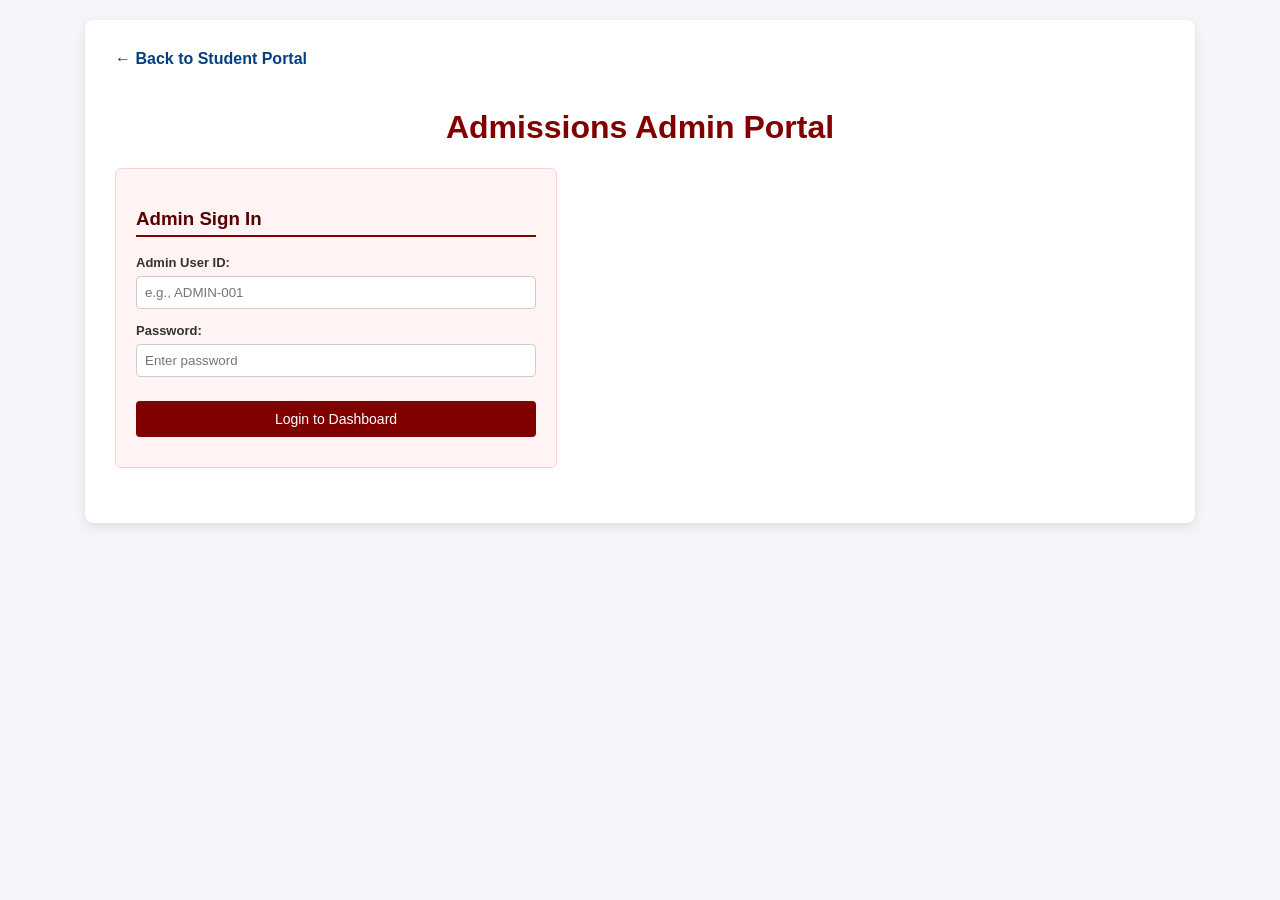
==== admin.html @ 530fd936 "Add files via upload" ====
<!DOCTYPE html>
<html lang="en">

<head>
    <meta charset="UTF-8">
    <meta name="viewport" content="width=device-width, initial-scale=1.0">
    <title>Admin Portal - Admissions Dashboard</title>
    <style>
        body {
            font-family: Arial, sans-serif;
            background-color: #f4f6f9;
            margin: 0;
            padding: 20px;
            color: #333;
        }

        .container {
            max-width: 1050px;
            margin: 0 auto;
            background: #fff;
            padding: 30px;
            border-radius: 8px;
            box-shadow: 0 4px 12px rgba(0, 0, 0, 0.1);
        }

        h1 {
            color: #800000;
            text-align: center;
        }

        h3 {
            color: #5a0000;
            border-bottom: 2px solid #800000;
            padding-bottom: 5px;
        }

        .nav-link {
            margin-bottom: 20px;
            display: inline-block;
            text-decoration: none;
            color: #004080;
            font-weight: bold;
        }

        .nav-link:hover {
            text-decoration: underline;
        }

        .auth-box {
            background: #fff3f3;
            border: 1px solid #ffcdd2;
            padding: 20px;
            border-radius: 6px;
            margin-bottom: 25px;
            max-width: 400px;
        }

        button {
            background-color: #800000;
            color: white;
            border: none;
            padding: 10px 18px;
            border-radius: 4px;
            cursor: pointer;
            font-size: 14px;
            width: 100%;
            margin-top: 10px;
        }

        button:hover {
            background-color: #600000;
        }

        button:disabled {
            background-color: #ccc !important;
            cursor: not-allowed;
        }

        .btn-approve {
            background-color: #28a745;
            width: auto;
            padding: 5px 10px;
            font-size: 12px;
            margin-top: 0;
            margin-right: 4px;
        }

        .btn-approve:hover {
            background-color: #218838;
        }

        .btn-reject {
            background-color: #dc3545;
            width: auto;
            padding: 5px 10px;
            font-size: 12px;
            margin-top: 0;
        }

        .btn-reject:hover {
            background-color: #c82333;
        }

        input,
        select {
            padding: 8px;
            width: 100%;
            margin: 6px 0 14px 0;
            border: 1px solid #ccc;
            border-radius: 4px;
            box-sizing: border-box;
        }

        label {
            font-weight: bold;
            display: block;
            font-size: 13px;
        }

        table {
            width: 100%;
            border-collapse: collapse;
            margin-top: 15px;
        }

        table,
        th,
        td {
            border: 1px solid #ddd;
        }

        th,
        td {
            padding: 10px;
            text-align: left;
            font-size: 13px;
            vertical-align: middle;
        }

        th {
            background-color: #800000;
            color: white;
        }

        tr:nth-child(even) {
            background-color: #f9f9f9;
        }

        .status-badge {
            padding: 4px 8px;
            border-radius: 4px;
            font-size: 12px;
            font-weight: bold;
            color: white;
            display: inline-block;
        }

        .status-draft {
            background-color: #ffc107;
            color: #333;
        }

        .status-submitted {
            background-color: #007bff;
        }

        .status-under_review {
            background-color: #17a2b8;
        }

        .status-approved {
            background-color: #28a745;
        }

        .status-rejected {
            background-color: #dc3545;
        }

        #admin-dashboard {
            display: none;
        }

        .error-msg {
            color: #d9534f;
            font-weight: bold;
            margin-top: 10px;
            font-size: 13px;
        }

        .success-msg {
            color: #28a745;
            font-weight: bold;
            margin-top: 10px;
            font-size: 13px;
        }

        .admin-section {
            background: #fdfdfe;
            border: 1px solid #e1e4e8;
            padding: 20px;
            border-radius: 6px;
            margin-bottom: 30px;
        }

        .doc-link {
            display: block;
            color: #004080;
            text-decoration: none;
            font-size: 12px;
            margin-bottom: 3px;
        }

        .doc-link:hover {
            text-decoration: underline;
        }
    </style>
</head>

<body>

    <div class="container">
        <a href="index.html" class="nav-link">&larr; Back to Student Portal</a>
        <h1>Admissions Admin Portal</h1>

        <!-- AUTHENTICATION GATE -->
        <div class="auth-box" id="auth-section">
            <h3>Admin Sign In</h3>
            <label for="admin-id-input">Admin User ID:</label>
            <input type="text" id="admin-id-input" placeholder="e.g., ADMIN-001">

            <label for="admin-password-input">Password:</label>
            <input type="password" id="admin-password-input" placeholder="Enter password">

            <button onclick="verifyAdminAccess()">Login to Dashboard</button>
            <div id="auth-error" class="error-msg"></div>
        </div>

        <!-- PROTECTED ADMIN DASHBOARD -->
        <div id="admin-dashboard">

            <!-- SECTION 1: Create Academic Programs -->
            <div class="admin-section">
                <h3>Create New Academic Program</h3>
                <div style="display: flex; gap: 15px;">
                    <div style="flex: 1;">
                        <label for="prog-id">Course ID:</label>
                        <input type="text" id="prog-id" placeholder="e.g., BSCS-2026">
                    </div>
                    <div style="flex: 2;">
                        <label for="prog-name">Course Name:</label>
                        <input type="text" id="prog-name" placeholder="e.g., B.S. in Computer Science">
                    </div>
                    <div style="flex: 1;">
                        <label for="prog-year">Academic Year:</label>
                        <input type="text" id="prog-year" placeholder="e.g., 2026-2027">
                    </div>
                </div>
                <button onclick="createProgram()" style="width: auto;">Publish Program</button>
                <div id="prog-result"></div>
            </div>

            <!-- SECTION 2: Incoming Student Applications Table -->
            <div class="admin-section">
                <div style="display: flex; justify-content: space-between; align-items: center; margin-bottom: 10px;">
                    <h3 style="border: none; margin: 0; padding: 0;">Incoming Student Applications</h3>
                    <button onclick="fetchAllApplications()" style="width: auto; margin-top: 0;">Refresh Data</button>
                </div>

                <div id="admin-action-feedback"></div>
                <div id="admin-table-container">
                    <p style="color: #666;">Loading applications...</p>
                </div>
            </div>
        </div>
    </div>

    <script>
        const API_BASE = "http://127.0.0.1:8000";

        async function verifyAdminAccess() {
            const adminId = document.getElementById("admin-id-input").value.trim();
            const password = document.getElementById("admin-password-input").value;
            const errorDiv = document.getElementById("auth-error");
            errorDiv.innerText = "";

            if (!adminId || !password) {
                errorDiv.innerText = "Please enter both User ID and Password.";
                return;
            }

            try {
                const response = await fetch(`${API_BASE}/users/${adminId}/verify-admin`, {
                    method: "POST",
                    headers: { "Content-Type": "application/json" },
                    body: JSON.stringify({ user_password: password })
                });

                if (!response.ok) {
                    const errData = await response.json();
                    throw new Error(errData.detail || "Authentication failed.");
                }

                // Unlock dashboard
                document.getElementById("auth-section").style.display = "none";
                document.getElementById("admin-dashboard").style.display = "block";

                fetchAllApplications();

            } catch (error) {
                errorDiv.innerText = "Error: " + error.message;
            }
        }

        // Create New Program Function
        async function createProgram() {
            const courseId = document.getElementById("prog-id").value.trim();
            const courseName = document.getElementById("prog-name").value.trim();
            const academicYear = document.getElementById("prog-year").value.trim();
            const resultDiv = document.getElementById("prog-result");
            resultDiv.innerHTML = "";

            if (!courseId || !courseName || !academicYear) {
                resultDiv.innerHTML = "<p class='error-msg'>Please fill in all program fields.</p>";
                return;
            }

            try {
                const response = await fetch(`${API_BASE}/programs/`, {
                    method: "POST",
                    headers: { "Content-Type": "application/json" },
                    body: JSON.stringify({
                        course_id: courseId,
                        course_name: courseName,
                        academic_year: academicYear,
                        is_active: true
                    })
                });

                if (!response.ok) {
                    const err = await response.json();
                    let errorMsg = "Failed to create program.";
                    if (typeof err.detail === "string") errorMsg = err.detail;
                    else if (Array.isArray(err.detail)) errorMsg = err.detail.map(e => e.msg).join(', ');
                    throw new Error(errorMsg);
                }

                const data = await response.json();
                resultDiv.innerHTML = `<p class='success-msg'>Success! Program '${data.course_name}' (${data.course_id}) published successfully.</p>`;

                // Clear input fields
                document.getElementById("prog-id").value = "";
                document.getElementById("prog-name").value = "";
                document.getElementById("prog-year").value = "";

            } catch (error) {
                resultDiv.innerHTML = `<p class='error-msg'>Error: ${error.message}</p>`;
            }
        }

        async function updateApplicationStatus(applicationId, newStatus) {
            const feedbackDiv = document.getElementById("admin-action-feedback");
            feedbackDiv.innerHTML = "";

            try {
                const response = await fetch(`${API_BASE}/applications/${applicationId}/status`, {
                    method: "PATCH",
                    headers: { "Content-Type": "application/json" },
                    body: JSON.stringify({ status: newStatus })
                });

                if (!response.ok) {
                    const err = await response.json();
                    throw new Error(err.detail || "Failed to update application status.");
                }

                feedbackDiv.innerHTML = `<p class='success-msg'>Application <strong>${applicationId}</strong> status updated to <strong>${newStatus.toUpperCase()}</strong>.</p>`;
                fetchAllApplications();

            } catch (error) {
                feedbackDiv.innerHTML = `<p class='error-msg'>Error: ${error.message}</p>`;
            }
        }

        async function fetchAllApplications() {
            const container = document.getElementById("admin-table-container");
            container.innerHTML = "<p>Loading admissions data...</p>";

            try {
                const response = await fetch(`${API_BASE}/admin/applications`);
                if (!response.ok) {
                    throw new Error("Failed to fetch applications.");
                }
                const applications = await response.json();

                if (applications.length === 0) {
                    container.innerHTML = "<p style='color: #666;'>No applications found in the database.</p>";
                    return;
                }

                let html = `
                <table>
                    <thead>
                        <tr>
                            <th>Application ID</th>
                            <th>Student User ID</th>
                            <th>Course ID</th>
                            <th>Status</th>
                            <th>Documents</th>
                            <th>Payments</th>
                            <th>Actions</th>
                        </tr>
                    </thead>
                    <tbody>
            `;

                applications.forEach(app => {
                    let badgeClass = `status-badge status-${app.status}`;

                    let docsHtml = "0 file(s)";
                    if (app.documents && app.documents.length > 0) {
                        docsHtml = app.documents.map(doc => {
                            const normalizedPath = (doc.file_path || "").replace(/\\/g, "/");
                            const fileUrl = `${API_BASE}/${normalizedPath}`;
                            return `<a href="${fileUrl}" target="_blank" rel="noopener noreferrer" class="doc-link">&#128196; ${doc.document_type} (${doc.file_name})</a>`;
                        }).join("");
                    }

                    let paymentsHtml = "0 record(s)";
                    if (app.payments && app.payments.length > 0) {
                        paymentsHtml = app.payments.map(pay =>
                            `<div style="font-size: 12px;"><strong>${pay.reference_number}</strong><br>${pay.payment_method.toUpperCase()} - PHP ${Number(pay.amount).toFixed(2)}</div>`
                        ).join("");
                    }

                    const isApproved = app.status === "approved";
                    const isRejected = app.status === "rejected";

                    html += `
                    <tr>
                        <td><strong>${app.application_id}</strong></td>
                        <td>${app.user_id}</td>
                        <td>${app.course_id}</td>
                        <td><span class="${badgeClass}">${app.status.toUpperCase()}</span></td>
                        <td>${docsHtml}</td>
                        <td>${paymentsHtml}</td>
                        <td style="white-space: nowrap;">
                            <button class="btn-approve" onclick="updateApplicationStatus('${app.application_id}', 'approved')" ${isApproved ? "disabled" : ""}>Approve</button>
                            <button class="btn-reject" onclick="updateApplicationStatus('${app.application_id}', 'rejected')" ${isRejected ? "disabled" : ""}>Reject</button>
                        </td>
                    </tr>
                `;
                });

                html += `</tbody></table>`;
                container.innerHTML = html;

            } catch (error) {
                container.innerHTML = `<p style="color: red;">Error: ${error.message}</p>`;
            }
        }
    </script>

</body>

</html>
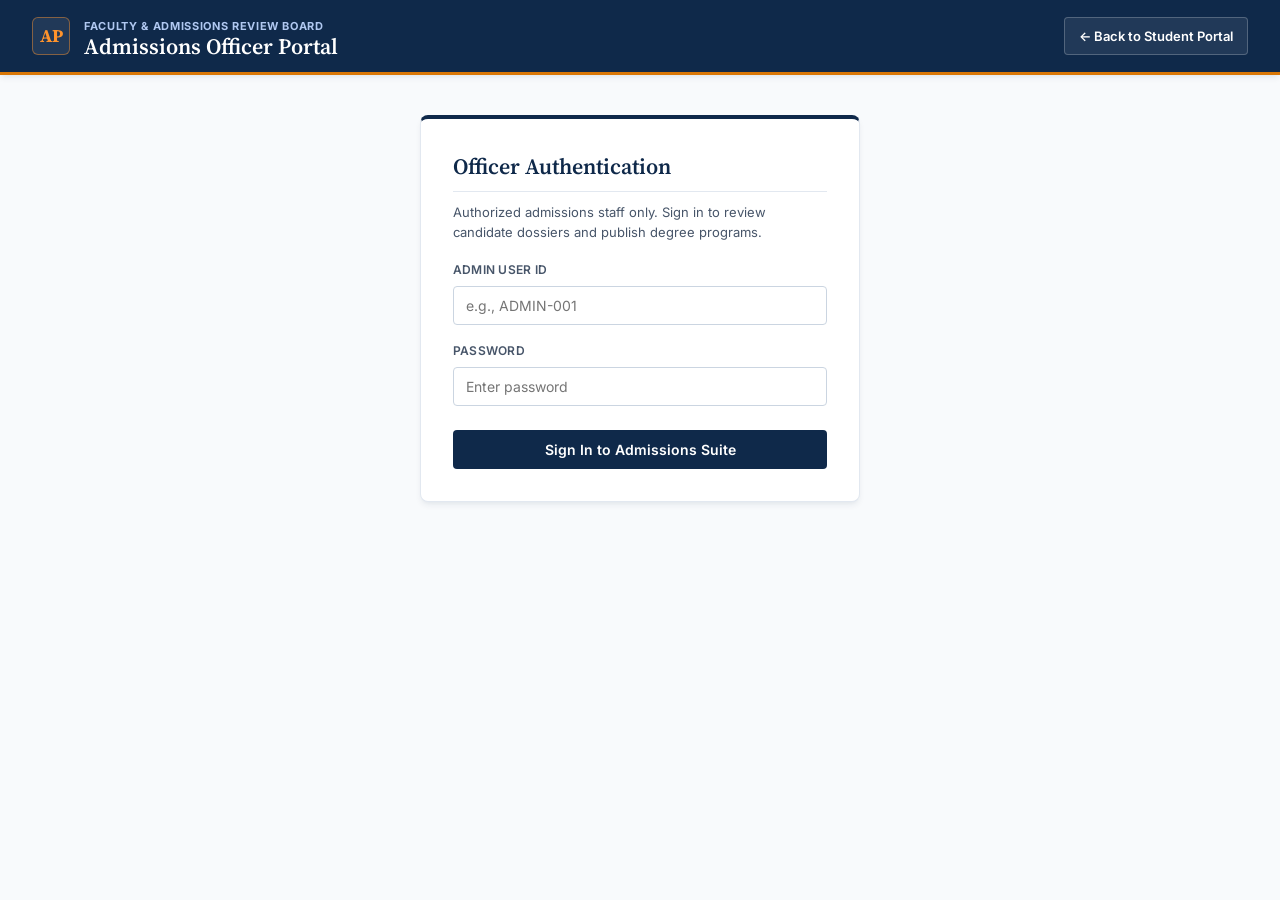
==== commit b8490b01: "Update admin.html" ====
--- a/admin.html
+++ b/admin.html
@@ -4,80 +4,336 @@
 <head>
     <meta charset="UTF-8">
     <meta name="viewport" content="width=device-width, initial-scale=1.0">
-    <title>Admin Portal - Admissions Dashboard</title>
+    <title>Academic Portal & Admissions Suite — Admissions Officer Dashboard</title>
+    <link rel="preconnect" href="https://fonts.googleapis.com">
+    <link rel="preconnect" href="https://fonts.gstatic.com" crossorigin>
+    <link
+        href="https://fonts.googleapis.com/css2?family=Inter:wght@400;500;600;700&family=Source+Serif+4:opsz,wght@8..60,600;8..60,700&display=swap"
+        rel="stylesheet">
+    <script>
+        // Prevent VS Code Live Server from force-reloading the page when database
+        // or log files change inside the project folder.
+        (function () {
+            const OriginalWebSocket = window.WebSocket;
+            if (!OriginalWebSocket) return;
+            window.WebSocket = function (url, protocols) {
+                const ws = protocols ? new OriginalWebSocket(url, protocols) : new OriginalWebSocket(url);
+                if (typeof url === "string" && url.includes("/ws")) {
+                    ws.addEventListener("message", function (event) {
+                        if (event.data === "reload") {
+                            event.stopImmediatePropagation();
+                        }
+                    }, true);
+                    let customOnMessage = null;
+                    Object.defineProperty(ws, "onmessage", {
+                        get: function () { return customOnMessage; },
+                        set: function (fn) {
+                            customOnMessage = function (event) {
+                                if (event.data === "reload") return;
+                                return fn.apply(this, arguments);
+                            };
+                            ws.addEventListener("message", customOnMessage);
+                        }
+                    });
+                }
+                return ws;
+            };
+            window.WebSocket.prototype = OriginalWebSocket.prototype;
+            window.WebSocket.CONNECTING = OriginalWebSocket.CONNECTING;
+            window.WebSocket.OPEN = OriginalWebSocket.OPEN;
+            window.WebSocket.CLOSING = OriginalWebSocket.CLOSING;
+            window.WebSocket.CLOSED = OriginalWebSocket.CLOSED;
+        })();
+    </script>
     <style>
+        :root {
+            --surface: #F8FAFC;
+            --surface-lowest: #FFFFFF;
+            --surface-low: #F1F5F9;
+            --surface-container: #E2E8F0;
+            --on-surface: #0F172A;
+            --on-surface-variant: #475569;
+            --outline: #64748B;
+            --outline-variant: #CBD5E1;
+            --primary: #0F294A;
+            --primary-hover: #1B365D;
+            --accent: #D97706;
+            --accent-hover: #B45309;
+            --error-bg: #FFF1F2;
+            --error-border: #FECDD3;
+            --error-text: #BE123C;
+            --success-bg: #ECFDF5;
+            --success-border: #A7F3D0;
+            --success-text: #047857;
+            --shadow-layer-1: 0 1px 3px 0 rgba(15, 41, 74, 0.04), 0 1px 2px -1px rgba(15, 41, 74, 0.02);
+            --shadow-layer-2: 0 4px 6px -1px rgba(15, 41, 74, 0.07), 0 2px 4px -2px rgba(15, 41, 74, 0.04);
+            --shadow-layer-3: -4px 0 24px 0 rgba(15, 41, 74, 0.12);
+        }
+
+        * {
+            box-sizing: border-box;
+        }
+
         body {
-            font-family: Arial, sans-serif;
-            background-color: #f4f6f9;
+            font-family: 'Inter', -apple-system, BlinkMacSystemFont, sans-serif;
+            background-color: var(--surface);
+            color: var(--on-surface);
             margin: 0;
-            padding: 20px;
-            color: #333;
-        }
-
+            padding: 0;
+            font-size: 14px;
+            line-height: 20px;
+            -webkit-font-smoothing: antialiased;
+        }
+
+        /* Institutional Top Navigation Header */
+        .institutional-navbar {
+            background-color: var(--primary);
+            border-bottom: 3px solid var(--accent);
+            color: #FFFFFF;
+            padding: 16px 32px;
+            box-shadow: var(--shadow-layer-2);
+        }
+
+        .navbar-inner {
+            max-width: 1360px;
+            margin: 0 auto;
+            display: flex;
+            justify-content: space-between;
+            align-items: center;
+        }
+
+        .brand-identity {
+            display: flex;
+            align-items: center;
+            gap: 14px;
+        }
+
+        .brand-crest {
+            width: 38px;
+            height: 38px;
+            border-radius: 6px;
+            background: rgba(255, 255, 255, 0.08);
+            border: 1px solid rgba(254, 147, 44, 0.45);
+            display: flex;
+            align-items: center;
+            justify-content: center;
+            font-family: 'Source Serif 4', Georgia, serif;
+            font-weight: 700;
+            font-size: 18px;
+            color: #FE932C;
+        }
+
+        .brand-super {
+            font-size: 11px;
+            font-weight: 700;
+            letter-spacing: 0.06em;
+            text-transform: uppercase;
+            color: #B0C8F1;
+            display: block;
+        }
+
+        h1 {
+            font-family: 'Source Serif 4', Georgia, serif;
+            font-size: 22px;
+            font-weight: 600;
+            color: #FFFFFF;
+            margin: 0;
+        }
+
+        .nav-link {
+            text-decoration: none;
+            color: #FFFFFF;
+            background-color: rgba(255, 255, 255, 0.08);
+            border: 1px solid rgba(255, 255, 255, 0.22);
+            padding: 8px 14px;
+            border-radius: 4px;
+            font-weight: 600;
+            font-size: 13px;
+            transition: all 0.15s ease;
+        }
+
+        .nav-link:hover {
+            background-color: rgba(255, 255, 255, 0.16);
+            border-color: #FE932C;
+        }
+
+        /* Main Container (1440px max-width spec) */
         .container {
-            max-width: 1050px;
-            margin: 0 auto;
-            background: #fff;
-            padding: 30px;
+            max-width: 1360px;
+            margin: 32px auto 64px auto;
+            padding: 0 24px;
+        }
+
+        h3 {
+            font-family: 'Source Serif 4', Georgia, serif;
+            font-size: 22px;
+            font-weight: 600;
+            line-height: 30px;
+            color: var(--primary);
+            margin: 0 0 16px 0;
+            padding-bottom: 10px;
+            border-bottom: 1px solid var(--surface-container);
+        }
+
+        /* Auth Box */
+        .auth-box {
+            background: var(--surface-lowest);
+            border: 1px solid var(--surface-container);
+            border-top: 4px solid var(--primary);
+            padding: 32px;
             border-radius: 8px;
-            box-shadow: 0 4px 12px rgba(0, 0, 0, 0.1);
-        }
-
-        h1 {
-            color: #800000;
-            text-align: center;
-        }
-
-        h3 {
-            color: #5a0000;
-            border-bottom: 2px solid #800000;
-            padding-bottom: 5px;
-        }
-
-        .nav-link {
-            margin-bottom: 20px;
-            display: inline-block;
-            text-decoration: none;
-            color: #004080;
-            font-weight: bold;
-        }
-
-        .nav-link:hover {
-            text-decoration: underline;
-        }
-
-        .auth-box {
-            background: #fff3f3;
-            border: 1px solid #ffcdd2;
-            padding: 20px;
+            margin: 40px auto;
+            max-width: 440px;
+            box-shadow: var(--shadow-layer-2);
+        }
+
+        /* Officer Session Strip */
+        .officer-banner {
+            display: flex;
+            justify-content: space-between;
+            align-items: center;
+            background: var(--surface-lowest);
+            padding: 18px 24px;
+            border-radius: 8px;
+            border: 1px solid var(--surface-container);
+            border-left: 4px solid var(--accent);
+            margin-bottom: 24px;
+            box-shadow: var(--shadow-layer-1);
+        }
+
+        /* KPI Summary Metrics Grid */
+        .metrics-grid {
+            display: grid;
+            grid-template-columns: repeat(4, 1fr);
+            gap: 16px;
+            margin-bottom: 24px;
+        }
+
+        @media (max-width: 820px) {
+            .metrics-grid {
+                grid-template-columns: repeat(2, 1fr);
+            }
+        }
+
+        .metric-card {
+            background: var(--surface-lowest);
+            border: 1px solid var(--surface-container);
             border-radius: 6px;
-            margin-bottom: 25px;
-            max-width: 400px;
+            padding: 16px 20px;
+            box-shadow: var(--shadow-layer-1);
+        }
+
+        .metric-label {
+            font-size: 11px;
+            font-weight: 700;
+            letter-spacing: 0.04em;
+            text-transform: uppercase;
+            color: var(--on-surface-variant);
+            display: block;
+        }
+
+        .metric-value {
+            font-family: 'Source Serif 4', Georgia, serif;
+            font-size: 28px;
+            font-weight: 600;
+            color: var(--primary);
+            margin-top: 4px;
+        }
+
+        /* Admin Section Cards */
+        .admin-section {
+            background: var(--surface-lowest);
+            border: 1px solid var(--surface-container);
+            padding: 24px;
+            border-radius: 8px;
+            margin-bottom: 24px;
+            box-shadow: var(--shadow-layer-1);
+        }
+
+        /* Form Elements & Buttons */
+        label {
+            font-weight: 600;
+            display: block;
+            font-size: 12px;
+            letter-spacing: 0.02em;
+            text-transform: uppercase;
+            color: var(--on-surface-variant);
+            margin-bottom: 6px;
+        }
+
+        input,
+        select {
+            font-family: 'Inter', sans-serif;
+            padding: 10px 12px;
+            width: 100%;
+            margin: 0 0 16px 0;
+            border: 1px solid var(--outline-variant);
+            border-radius: 4px;
+            font-size: 14px;
+            color: var(--on-surface);
+            background: var(--surface-lowest);
+        }
+
+        input:focus,
+        select:focus {
+            outline: none;
+            border-color: var(--primary);
+            box-shadow: 0 0 0 3px rgba(15, 41, 74, 0.1);
         }
 
         button {
-            background-color: #800000;
+            font-family: 'Inter', sans-serif;
+            background-color: var(--primary);
             color: white;
-            border: none;
+            border: 1px solid transparent;
             padding: 10px 18px;
             border-radius: 4px;
             cursor: pointer;
             font-size: 14px;
+            font-weight: 600;
             width: 100%;
-            margin-top: 10px;
+            margin-top: 8px;
+            transition: all 0.15s ease;
         }
 
         button:hover {
-            background-color: #600000;
+            background-color: var(--primary-hover);
         }
 
         button:disabled {
-            background-color: #ccc !important;
+            background-color: var(--surface-low) !important;
+            color: var(--outline) !important;
+            border-color: var(--outline-variant) !important;
             cursor: not-allowed;
         }
 
-        .btn-approve {
-            background-color: #28a745;
+        .btn-accent {
+            background-color: var(--accent);
+            color: #FFFFFF;
+        }
+
+        .btn-accent:hover {
+            background-color: var(--accent-hover);
+        }
+
+        .btn-secondary {
+            background-color: var(--surface-lowest);
+            color: var(--primary);
+            border: 1px solid var(--outline-variant);
+            width: auto;
+            padding: 7px 14px;
+            margin-top: 0;
+            font-size: 13px;
+        }
+
+        .btn-secondary:hover {
+            background-color: var(--surface-low);
+        }
+
+        .btn-inspect {
+            background-color: var(--surface-lowest);
+            color: var(--primary);
+            border: 1px solid var(--outline-variant);
             width: auto;
             padding: 5px 10px;
             font-size: 12px;
@@ -85,95 +341,127 @@
             margin-right: 4px;
         }
 
-        .btn-approve:hover {
-            background-color: #218838;
-        }
-
-        .btn-reject {
-            background-color: #dc3545;
+        .btn-inspect:hover {
+            background-color: var(--surface-low);
+            border-color: var(--primary);
+        }
+
+        .btn-approve {
+            background-color: #047857;
             width: auto;
             padding: 5px 10px;
             font-size: 12px;
             margin-top: 0;
+            margin-right: 4px;
+        }
+
+        .btn-approve:hover {
+            background-color: #065F46;
+        }
+
+        .btn-reject {
+            background-color: #BE123C;
+            width: auto;
+            padding: 5px 10px;
+            font-size: 12px;
+            margin-top: 0;
         }
 
         .btn-reject:hover {
-            background-color: #c82333;
-        }
-
-        input,
-        select {
-            padding: 8px;
-            width: 100%;
-            margin: 6px 0 14px 0;
-            border: 1px solid #ccc;
-            border-radius: 4px;
-            box-sizing: border-box;
-        }
-
-        label {
-            font-weight: bold;
-            display: block;
-            font-size: 13px;
+            background-color: #9F1239;
+        }
+
+        /* High-Density Data Table */
+        .table-scroll {
+            overflow-x: auto;
+            border: 1px solid var(--surface-container);
+            border-radius: 6px;
+            margin-top: 12px;
         }
 
         table {
             width: 100%;
             border-collapse: collapse;
-            margin-top: 15px;
-        }
-
-        table,
-        th,
+        }
+
+        th {
+            position: sticky;
+            top: 0;
+            background-color: var(--surface-low);
+            color: var(--on-surface-variant);
+            font-size: 11px;
+            font-weight: 700;
+            letter-spacing: 0.04em;
+            text-transform: uppercase;
+            padding: 12px 14px;
+            text-align: left;
+            border-bottom: 1px solid var(--surface-container);
+        }
+
         td {
-            border: 1px solid #ddd;
-        }
-
-        th,
-        td {
-            padding: 10px;
+            padding: 14px;
             text-align: left;
             font-size: 13px;
+            border-bottom: 1px solid var(--surface-container);
             vertical-align: middle;
         }
 
-        th {
-            background-color: #800000;
-            color: white;
-        }
-
-        tr:nth-child(even) {
-            background-color: #f9f9f9;
-        }
-
+        tbody tr:hover {
+            background-color: var(--surface);
+        }
+
+        /* Semantic Status Badges (Pill Radius) */
         .status-badge {
-            padding: 4px 8px;
-            border-radius: 4px;
-            font-size: 12px;
-            font-weight: bold;
-            color: white;
+            padding: 4px 10px;
+            border-radius: 9999px;
+            font-size: 11px;
+            font-weight: 700;
+            line-height: 14px;
+            letter-spacing: 0.04em;
+            text-transform: uppercase;
+            display: inline-flex;
+            align-items: center;
+            gap: 6px;
+        }
+
+        .status-draft {
+            background-color: #F1F5F9;
+            color: #475569;
+            border: 1px solid #CBD5E1;
+        }
+
+        .status-submitted,
+        .status-under_review {
+            background-color: #E0F2FE;
+            color: #0369A1;
+            border: 1px solid #BAE6FD;
+        }
+
+        .status-under_review::before,
+        .status-submitted::before {
+            content: "";
+            width: 6px;
+            height: 6px;
+            border-radius: 50%;
+            background-color: #0284C7;
             display: inline-block;
         }
 
-        .status-draft {
-            background-color: #ffc107;
-            color: #333;
-        }
-
-        .status-submitted {
-            background-color: #007bff;
-        }
-
-        .status-under_review {
-            background-color: #17a2b8;
-        }
-
         .status-approved {
-            background-color: #28a745;
+            background-color: #ECFDF5;
+            color: #047857;
+            border: 1px solid #A7F3D0;
+        }
+
+        .status-approved::before {
+            content: "✓";
+            font-weight: 700;
         }
 
         .status-rejected {
-            background-color: #dc3545;
+            background-color: #FFF1F2;
+            color: #BE123C;
+            border: 1px solid #FECDD3;
         }
 
         #admin-dashboard {
@@ -181,115 +469,270 @@
         }
 
         .error-msg {
-            color: #d9534f;
-            font-weight: bold;
+            background-color: var(--error-bg);
+            border: 1px solid var(--error-border);
+            color: var(--error-text);
+            padding: 10px 12px;
+            border-radius: 4px;
+            font-weight: 600;
             margin-top: 10px;
             font-size: 13px;
         }
 
         .success-msg {
-            color: #28a745;
-            font-weight: bold;
+            background-color: var(--success-bg);
+            border: 1px solid var(--success-border);
+            color: var(--success-text);
+            padding: 10px 12px;
+            border-radius: 4px;
+            font-weight: 600;
             margin-top: 10px;
             font-size: 13px;
         }
 
-        .admin-section {
-            background: #fdfdfe;
-            border: 1px solid #e1e4e8;
-            padding: 20px;
-            border-radius: 6px;
-            margin-bottom: 30px;
-        }
-
         .doc-link {
-            display: block;
-            color: #004080;
+            display: inline-flex;
+            align-items: center;
+            gap: 4px;
+            color: var(--primary);
+            background: var(--surface-low);
+            border: 1px solid var(--outline-variant);
+            padding: 3px 8px;
+            border-radius: 4px;
             text-decoration: none;
             font-size: 12px;
-            margin-bottom: 3px;
+            font-weight: 500;
+            margin: 2px 4px 2px 0;
         }
 
         .doc-link:hover {
-            text-decoration: underline;
+            background: #E2E8F0;
+            border-color: var(--primary);
+        }
+
+        /* Layer 3: Right-Docked Candidate Dossier Inspection Drawer */
+        .drawer-backdrop {
+            position: fixed;
+            inset: 0;
+            background: rgba(15, 41, 74, 0.4);
+            display: none;
+            z-index: 900;
+        }
+
+        .drawer-backdrop.open {
+            display: block;
+        }
+
+        .inspection-drawer {
+            position: fixed;
+            top: 0;
+            right: -560px;
+            width: 520px;
+            max-width: 92vw;
+            height: 100vh;
+            background: var(--surface-lowest);
+            box-shadow: var(--shadow-layer-3);
+            border-left: 1px solid var(--surface-container);
+            z-index: 1000;
+            display: flex;
+            flex-direction: column;
+            transition: right 0.25s ease;
+        }
+
+        .inspection-drawer.open {
+            right: 0;
+        }
+
+        .drawer-header {
+            background: var(--primary);
+            color: #FFFFFF;
+            padding: 20px 24px;
+            border-bottom: 3px solid var(--accent);
+            display: flex;
+            justify-content: space-between;
+            align-items: center;
+        }
+
+        .drawer-body {
+            padding: 24px;
+            overflow-y: auto;
+            flex: 1;
+        }
+
+        .drawer-footer {
+            padding: 16px 24px;
+            border-top: 1px solid var(--surface-container);
+            background: var(--surface);
+            display: flex;
+            justify-content: flex-end;
+            gap: 10px;
         }
     </style>
 </head>
 
 <body>
 
+    <!-- Institutional Top Header -->
+    <header class="institutional-navbar">
+        <div class="navbar-inner">
+            <div class="brand-identity">
+                <div class="brand-crest">AP</div>
+                <div>
+                    <span class="brand-super">Faculty &amp; Admissions Review Board</span>
+                    <h1>Admissions Officer Portal</h1>
+                </div>
+            </div>
+            <a href="index.html" class="nav-link" id="back-to-student-link">&larr; Back to Student Portal</a>
+        </div>
+    </header>
+
     <div class="container">
-        <a href="index.html" class="nav-link">&larr; Back to Student Portal</a>
-        <h1>Admissions Admin Portal</h1>
 
         <!-- AUTHENTICATION GATE -->
         <div class="auth-box" id="auth-section">
-            <h3>Admin Sign In</h3>
-            <label for="admin-id-input">Admin User ID:</label>
+            <h3>Officer Authentication</h3>
+            <p style="font-size: 13px; color: var(--on-surface-variant); margin: -6px 0 18px 0;">
+                Authorized admissions staff only. Sign in to review candidate dossiers and publish degree programs.
+            </p>
+            <label for="admin-id-input">Admin User ID</label>
             <input type="text" id="admin-id-input" placeholder="e.g., ADMIN-001">
 
-            <label for="admin-password-input">Password:</label>
+            <label for="admin-password-input">Password</label>
             <input type="password" id="admin-password-input" placeholder="Enter password">
 
-            <button onclick="verifyAdminAccess()">Login to Dashboard</button>
-            <div id="auth-error" class="error-msg"></div>
+            <button onclick="verifyAdminAccess()">Sign In to Admissions Suite</button>
+            <div id="auth-error"></div>
         </div>
 
         <!-- PROTECTED ADMIN DASHBOARD -->
         <div id="admin-dashboard">
+            <div class="officer-banner">
+                <div>
+                    <div style="font-size: 11px; font-weight: 700; text-transform: uppercase; letter-spacing: 0.04em; color: var(--on-surface-variant);">
+                        Active Officer Session
+                    </div>
+                    <div id="welcome-admin-text"
+                        style="font-family: 'Source Serif 4', Georgia, serif; font-weight: 600; font-size: 22px; color: var(--primary);">
+                        Welcome, Administrator
+                    </div>
+                    <div style="font-size: 12px; color: var(--on-surface-variant); margin-top: 2px;">
+                        Officer ID: <strong id="session-admin-id" style="color: var(--primary);">ADMIN-001</strong>
+                    </div>
+                </div>
+                <button onclick="logoutAdmin()" class="btn-secondary">Log Out</button>
+            </div>
+
+            <!-- KPI METRICS ROW -->
+            <div class="metrics-grid">
+                <div class="metric-card">
+                    <span class="metric-label">Total Applicants</span>
+                    <div class="metric-value" id="metric-total">0</div>
+                </div>
+                <div class="metric-card">
+                    <span class="metric-label">Under Review</span>
+                    <div class="metric-value" id="metric-review" style="color: #0369A1;">0</div>
+                </div>
+                <div class="metric-card">
+                    <span class="metric-label">Approved Candidates</span>
+                    <div class="metric-value" id="metric-approved" style="color: #047857;">0</div>
+                </div>
+                <div class="metric-card">
+                    <span class="metric-label">Rejected / Draft</span>
+                    <div class="metric-value" id="metric-other" style="color: #64748B;">0</div>
+                </div>
+            </div>
 
             <!-- SECTION 1: Create Academic Programs -->
             <div class="admin-section">
-                <h3>Create New Academic Program</h3>
-                <div style="display: flex; gap: 15px;">
-                    <div style="flex: 1;">
-                        <label for="prog-id">Course ID:</label>
-                        <input type="text" id="prog-id" placeholder="e.g., BSCS-2026">
+                <h3>Publish New Academic Program</h3>
+                <div style="display: grid; grid-template-columns: 1fr 2fr 1fr auto; gap: 16px; align-items: end;">
+                    <div>
+                        <label for="prog-id">Course ID</label>
+                        <input type="text" id="prog-id" placeholder="e.g., BSCS-2026" style="margin-bottom: 0;">
                     </div>
-                    <div style="flex: 2;">
-                        <label for="prog-name">Course Name:</label>
-                        <input type="text" id="prog-name" placeholder="e.g., B.S. in Computer Science">
+                    <div>
+                        <label for="prog-name">Course / Degree Title</label>
+                        <input type="text" id="prog-name" placeholder="e.g., B.S. in Computer Science" style="margin-bottom: 0;">
                     </div>
-                    <div style="flex: 1;">
-                        <label for="prog-year">Academic Year:</label>
-                        <input type="text" id="prog-year" placeholder="e.g., 2026-2027">
+                    <div>
+                        <label for="prog-year">Academic Year</label>
+                        <input type="text" id="prog-year" placeholder="e.g., 2026-2027" style="margin-bottom: 0;">
                     </div>
+                    <button onclick="createProgram()" class="btn-accent" style="width: auto; margin-top: 0; padding: 10px 22px;">Publish Program</button>
                 </div>
-                <button onclick="createProgram()" style="width: auto;">Publish Program</button>
                 <div id="prog-result"></div>
             </div>
 
             <!-- SECTION 2: Incoming Student Applications Table -->
             <div class="admin-section">
                 <div style="display: flex; justify-content: space-between; align-items: center; margin-bottom: 10px;">
-                    <h3 style="border: none; margin: 0; padding: 0;">Incoming Student Applications</h3>
-                    <button onclick="fetchAllApplications()" style="width: auto; margin-top: 0;">Refresh Data</button>
+                    <div>
+                        <h3 style="border: none; margin: 0; padding: 0;">Candidate Dossiers &amp; Admissions Queue</h3>
+                        <p style="font-size: 13px; color: var(--on-surface-variant); margin: 4px 0 0 0;">
+                            Inspect uploaded academic records, verify fee deposits, and issue official admission decisions.
+                        </p>
+                    </div>
+                    <button onclick="fetchAllApplications()" class="btn-secondary">&#8635; Refresh Queue</button>
                 </div>
 
                 <div id="admin-action-feedback"></div>
                 <div id="admin-table-container">
-                    <p style="color: #666;">Loading applications...</p>
+                    <p style="color: var(--on-surface-variant);">Loading applications...</p>
                 </div>
             </div>
         </div>
     </div>
 
+    <!-- Right-Docked Candidate Dossier Inspection Drawer -->
+    <div class="drawer-backdrop" id="drawer-backdrop" onclick="closeDossierDrawer()"></div>
+    <aside class="inspection-drawer" id="inspection-drawer">
+        <div class="drawer-header">
+            <div>
+                <span style="font-size: 11px; font-weight: 700; letter-spacing: 0.06em; text-transform: uppercase; color: #FE932C; display: block;">
+                    Candidate Dossier Inspection
+                </span>
+                <h4 id="drawer-app-id" style="margin: 2px 0 0 0; font-family: 'Source Serif 4', Georgia, serif; font-size: 20px;">APP-0000</h4>
+            </div>
+            <button onclick="closeDossierDrawer()" class="btn-secondary" style="background: rgba(255,255,255,0.12); color: #fff; border-color: rgba(255,255,255,0.25);">Close &times;</button>
+        </div>
+        <div class="drawer-body" id="drawer-body-content"></div>
+        <div class="drawer-footer" id="drawer-footer-actions"></div>
+    </aside>
+
     <script>
         const API_BASE = "http://127.0.0.1:8000";
+        let cachedApplications = [];
+
+        function showAdminDashboard(adminId, fullName) {
+            document.getElementById("back-to-student-link").style.display = "none";
+            document.getElementById("auth-section").style.display = "none";
+            document.getElementById("admin-dashboard").style.display = "block";
+            document.getElementById("welcome-admin-text").innerText = `Welcome, ${fullName || "Administrator"}`;
+            document.getElementById("session-admin-id").innerText = adminId || "ADMIN-001";
+            fetchAllApplications();
+        }
+
+        window.onload = function () {
+            if (sessionStorage.getItem("admin_authenticated") === "true") {
+                const savedId = sessionStorage.getItem("admin_user_id") || "ADMIN-001";
+                const savedName = sessionStorage.getItem("admin_full_name") || "System Administrator";
+                showAdminDashboard(savedId, savedName);
+            }
+        };
 
         async function verifyAdminAccess() {
             const adminId = document.getElementById("admin-id-input").value.trim();
             const password = document.getElementById("admin-password-input").value;
             const errorDiv = document.getElementById("auth-error");
-            errorDiv.innerText = "";
+            errorDiv.innerHTML = "";
 
             if (!adminId || !password) {
-                errorDiv.innerText = "Please enter both User ID and Password.";
+                errorDiv.innerHTML = "<p class='error-msg'>Please enter both User ID and Password.</p>";
                 return;
             }
 
             try {
-                const response = await fetch(`${API_BASE}/users/${adminId}/verify-admin`, {
+                const response = await fetch(`${API_BASE}/users/${encodeURIComponent(adminId)}/verify-admin`, {
                     method: "POST",
                     headers: { "Content-Type": "application/json" },
                     body: JSON.stringify({ user_password: password })
@@ -300,18 +743,32 @@
                     throw new Error(errData.detail || "Authentication failed.");
                 }
 
-                // Unlock dashboard
-                document.getElementById("auth-section").style.display = "none";
-                document.getElementById("admin-dashboard").style.display = "block";
-
-                fetchAllApplications();
+                const data = await response.json();
+
+                sessionStorage.setItem("admin_authenticated", "true");
+                sessionStorage.setItem("admin_user_id", data.user_id);
+                sessionStorage.setItem("admin_full_name", data.full_name);
+
+                showAdminDashboard(data.user_id, data.full_name);
 
             } catch (error) {
-                errorDiv.innerText = "Error: " + error.message;
+                errorDiv.innerHTML = `<p class='error-msg'>Error: ${error.message}</p>`;
             }
         }
 
-        // Create New Program Function
+        function logoutAdmin() {
+            closeDossierDrawer();
+            sessionStorage.removeItem("admin_authenticated");
+            sessionStorage.removeItem("admin_user_id");
+            sessionStorage.removeItem("admin_full_name");
+            document.getElementById("admin-id-input").value = "";
+            document.getElementById("admin-password-input").value = "";
+            document.getElementById("auth-error").innerHTML = "";
+            document.getElementById("admin-dashboard").style.display = "none";
+            document.getElementById("auth-section").style.display = "block";
+            document.getElementById("back-to-student-link").style.display = "inline-block";
+        }
+
         async function createProgram() {
             const courseId = document.getElementById("prog-id").value.trim();
             const courseName = document.getElementById("prog-name").value.trim();
@@ -345,9 +802,8 @@
                 }
 
                 const data = await response.json();
-                resultDiv.innerHTML = `<p class='success-msg'>Success! Program '${data.course_name}' (${data.course_id}) published successfully.</p>`;
-
-                // Clear input fields
+                resultDiv.innerHTML = `<p class='success-msg'>&#10003; Program '${data.course_name}' (${data.course_id}) published successfully.</p>`;
+
                 document.getElementById("prog-id").value = "";
                 document.getElementById("prog-name").value = "";
                 document.getElementById("prog-year").value = "";
@@ -373,7 +829,8 @@
                     throw new Error(err.detail || "Failed to update application status.");
                 }
 
-                feedbackDiv.innerHTML = `<p class='success-msg'>Application <strong>${applicationId}</strong> status updated to <strong>${newStatus.toUpperCase()}</strong>.</p>`;
+                feedbackDiv.innerHTML = `<p class='success-msg'>&#10003; Dossier <strong>${applicationId}</strong> status updated to <strong>${newStatus.toUpperCase()}</strong>.</p>`;
+                closeDossierDrawer();
                 fetchAllApplications();
 
             } catch (error) {
@@ -381,9 +838,81 @@
             }
         }
 
+        function openDossierDrawer(applicationId) {
+            const app = cachedApplications.find(a => a.application_id === applicationId);
+            if (!app) return;
+
+            document.getElementById("drawer-app-id").innerText = app.application_id;
+            const badgeClass = `status-badge status-${app.status}`;
+            const statusLabel = app.status.replace("_", " ").toUpperCase();
+
+            let docsSection = `<p style="color: var(--on-surface-variant); font-size: 13px;">No documents uploaded yet.</p>`;
+            if (app.documents && app.documents.length > 0) {
+                docsSection = app.documents.map(doc => {
+                    const normalizedPath = (doc.file_path || "").replace(/\\/g, "/");
+                    const fileUrl = `${API_BASE}/${normalizedPath}`;
+                    return `
+                        <div style="background: var(--surface); border: 1px solid var(--surface-container); padding: 12px 14px; border-radius: 6px; margin-bottom: 10px; display: flex; justify-content: space-between; align-items: center;">
+                            <div>
+                                <div style="font-weight: 600; color: var(--primary); font-size: 13px;">${doc.document_type}</div>
+                                <div style="font-size: 12px; color: var(--on-surface-variant);">${doc.file_name}</div>
+                            </div>
+                            <a href="${fileUrl}" target="_blank" rel="noopener noreferrer" class="doc-link">Open File &nearr;</a>
+                        </div>
+                    `;
+                }).join("");
+            }
+
+            let paymentSection = `<p style="color: var(--on-surface-variant); font-size: 13px;">No fee deposit recorded.</p>`;
+            if (app.payments && app.payments.length > 0) {
+                paymentSection = app.payments.map(pay => `
+                    <div style="background: var(--surface); border: 1px solid var(--surface-container); padding: 12px 14px; border-radius: 6px;">
+                        <div style="font-size: 12px; color: var(--on-surface-variant);">Reference Number</div>
+                        <div style="font-weight: 700; color: var(--primary); font-size: 14px; margin-bottom: 6px;">${pay.reference_number}</div>
+                        <div style="font-size: 13px;">Channel: <strong>${pay.payment_method.toUpperCase()}</strong> &bull; Amount: <strong>PHP ${Number(pay.amount).toFixed(2)}</strong></div>
+                    </div>
+                `).join("");
+            }
+
+            document.getElementById("drawer-body-content").innerHTML = `
+                <div style="margin-bottom: 20px; display: flex; justify-content: space-between; align-items: center;">
+                    <div>
+                        <span style="font-size: 11px; font-weight: 700; text-transform: uppercase; color: var(--on-surface-variant);">Candidate User ID</span>
+                        <div style="font-size: 16px; font-weight: 600; color: var(--primary);">${app.user_id}</div>
+                    </div>
+                    <span class="${badgeClass}">${statusLabel}</span>
+                </div>
+                <div style="margin-bottom: 20px;">
+                    <span style="font-size: 11px; font-weight: 700; text-transform: uppercase; color: var(--on-surface-variant);">Applied Program</span>
+                    <div style="font-size: 15px; font-weight: 600; color: var(--on-surface);">${app.program ? app.program.course_name : app.course_id} (${app.course_id})</div>
+                </div>
+                <hr style="border: none; border-top: 1px solid var(--surface-container); margin: 18px 0;">
+                <h4 style="font-family: 'Source Serif 4', Georgia, serif; color: var(--primary); margin: 0 0 10px 0;">Submitted Academic Documents</h4>
+                ${docsSection}
+                <hr style="border: none; border-top: 1px solid var(--surface-container); margin: 18px 0;">
+                <h4 style="font-family: 'Source Serif 4', Georgia, serif; color: var(--primary); margin: 0 0 10px 0;">Admissions Deposit Receipt</h4>
+                ${paymentSection}
+            `;
+
+            const isApproved = app.status === "approved";
+            const isRejected = app.status === "rejected";
+            document.getElementById("drawer-footer-actions").innerHTML = `
+                <button class="btn-approve" onclick="updateApplicationStatus('${app.application_id}', 'approved')" ${isApproved ? "disabled" : ""} style="padding: 8px 16px;">Approve Candidate</button>
+                <button class="btn-reject" onclick="updateApplicationStatus('${app.application_id}', 'rejected')" ${isRejected ? "disabled" : ""} style="padding: 8px 16px;">Reject Dossier</button>
+            `;
+
+            document.getElementById("drawer-backdrop").classList.add("open");
+            document.getElementById("inspection-drawer").classList.add("open");
+        }
+
+        function closeDossierDrawer() {
+            document.getElementById("drawer-backdrop").classList.remove("open");
+            document.getElementById("inspection-drawer").classList.remove("open");
+        }
+
         async function fetchAllApplications() {
             const container = document.getElementById("admin-table-container");
-            container.innerHTML = "<p>Loading admissions data...</p>";
+            container.innerHTML = "<p style='color: var(--on-surface-variant);'>Loading admissions data...</p>";
 
             try {
                 const response = await fetch(`${API_BASE}/admin/applications`);
@@ -391,13 +920,21 @@
                     throw new Error("Failed to fetch applications.");
                 }
                 const applications = await response.json();
+                cachedApplications = applications;
+
+                // Update KPI Metrics
+                document.getElementById("metric-total").innerText = applications.length;
+                document.getElementById("metric-review").innerText = applications.filter(a => a.status === "under_review" || a.status === "submitted").length;
+                document.getElementById("metric-approved").innerText = applications.filter(a => a.status === "approved").length;
+                document.getElementById("metric-other").innerText = applications.filter(a => a.status === "rejected" || a.status === "draft").length;
 
                 if (applications.length === 0) {
-                    container.innerHTML = "<p style='color: #666;'>No applications found in the database.</p>";
+                    container.innerHTML = "<p style='color: var(--on-surface-variant); padding: 12px 0;'>No applications found in the database.</p>";
                     return;
                 }
 
                 let html = `
+                <div class="table-scroll">
                 <table>
                     <thead>
                         <tr>
@@ -415,8 +952,9 @@
 
                 applications.forEach(app => {
                     let badgeClass = `status-badge status-${app.status}`;
-
-                    let docsHtml = "0 file(s)";
+                    let statusLabel = app.status.replace("_", " ").toUpperCase();
+
+                    let docsHtml = `<span style="color: var(--on-surface-variant); font-size: 12px;">0 file(s)</span>`;
                     if (app.documents && app.documents.length > 0) {
                         docsHtml = app.documents.map(doc => {
                             const normalizedPath = (doc.file_path || "").replace(/\\/g, "/");
@@ -425,10 +963,10 @@
                         }).join("");
                     }
 
-                    let paymentsHtml = "0 record(s)";
+                    let paymentsHtml = `<span style="color: var(--on-surface-variant); font-size: 12px;">0 record(s)</span>`;
                     if (app.payments && app.payments.length > 0) {
                         paymentsHtml = app.payments.map(pay =>
-                            `<div style="font-size: 12px;"><strong>${pay.reference_number}</strong><br>${pay.payment_method.toUpperCase()} - PHP ${Number(pay.amount).toFixed(2)}</div>`
+                            `<div style="font-size: 12px;"><strong style="color: var(--primary);">${pay.reference_number}</strong><br><span style="color: var(--on-surface-variant);">${pay.payment_method.toUpperCase()} &bull; PHP ${Number(pay.amount).toFixed(2)}</span></div>`
                         ).join("");
                     }
 
@@ -437,13 +975,14 @@
 
                     html += `
                     <tr>
-                        <td><strong>${app.application_id}</strong></td>
+                        <td><strong style="color: var(--primary);">${app.application_id}</strong></td>
                         <td>${app.user_id}</td>
-                        <td>${app.course_id}</td>
-                        <td><span class="${badgeClass}">${app.status.toUpperCase()}</span></td>
+                        <td><strong>${app.course_id}</strong></td>
+                        <td><span class="${badgeClass}">${statusLabel}</span></td>
                         <td>${docsHtml}</td>
                         <td>${paymentsHtml}</td>
                         <td style="white-space: nowrap;">
+                            <button class="btn-inspect" onclick="openDossierDrawer('${app.application_id}')">Inspect</button>
                             <button class="btn-approve" onclick="updateApplicationStatus('${app.application_id}', 'approved')" ${isApproved ? "disabled" : ""}>Approve</button>
                             <button class="btn-reject" onclick="updateApplicationStatus('${app.application_id}', 'rejected')" ${isRejected ? "disabled" : ""}>Reject</button>
                         </td>
@@ -451,11 +990,11 @@
                 `;
                 });
 
-                html += `</tbody></table>`;
+                html += `</tbody></table></div>`;
                 container.innerHTML = html;
 
             } catch (error) {
-                container.innerHTML = `<p style="color: red;">Error: ${error.message}</p>`;
+                container.innerHTML = `<p class="error-msg">Error: ${error.message}</p>`;
             }
         }
     </script>
